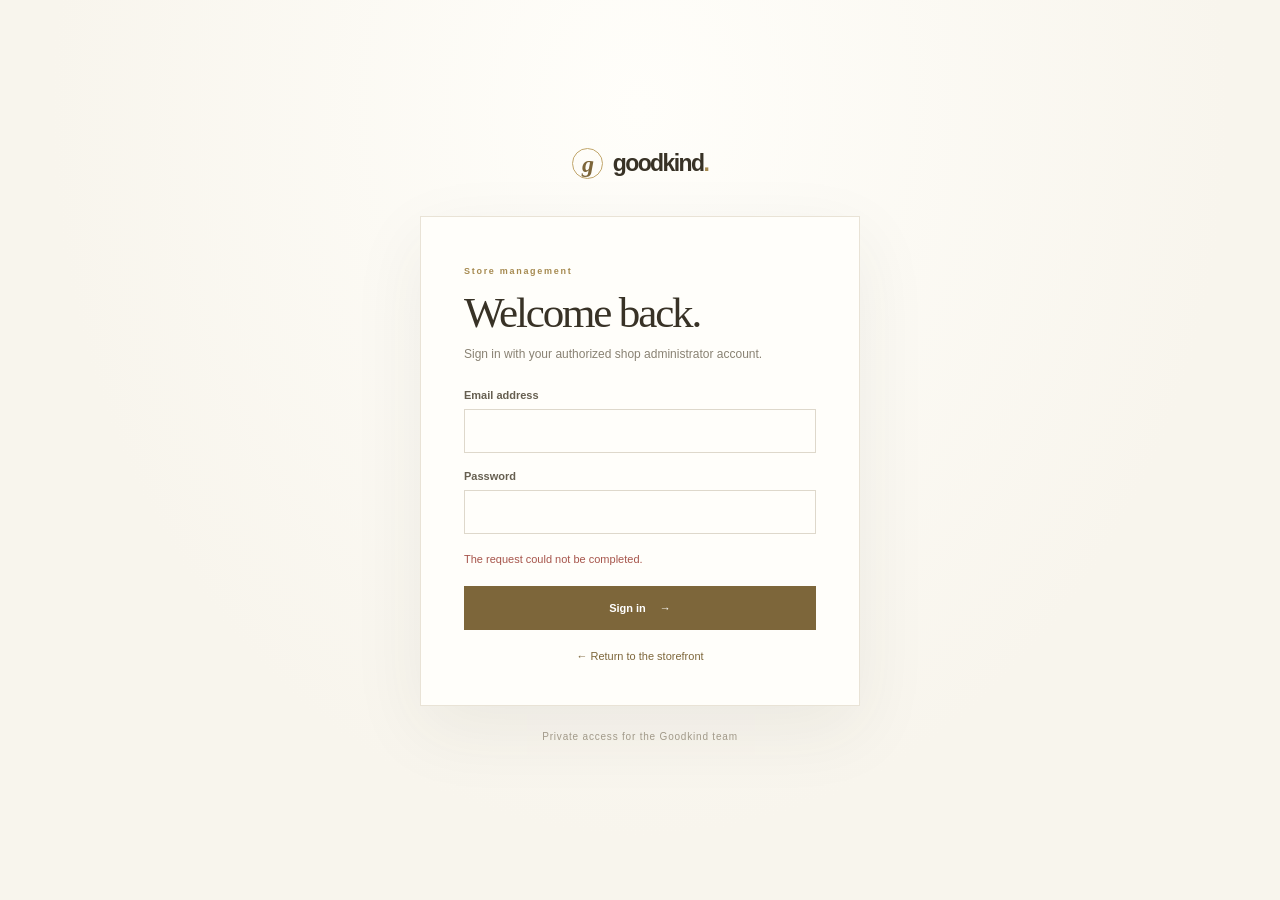
==== admin.html @ e0cddc2f "Build Supabase-backed Goodkind storefront and admin Co-authored-by: Copilot <223556219+Copilot@users" ====
<!doctype html>
<html lang="en">
  <head>
    <meta charset="UTF-8" />
    <meta name="viewport" content="width=device-width, initial-scale=1.0, viewport-fit=cover" />
    <meta name="theme-color" content="#f8f5ed" />
    <title>Store administration — Goodkind</title>
    <link rel="preconnect" href="https://images.unsplash.com" />
    <link rel="stylesheet" href="admin.css" />
    <script src="admin.js" defer></script>
  </head>
  <body>
    <main class="login-shell" id="login-screen">
      <a class="admin-brand" href="/" aria-label="Goodkind storefront">
        <span class="brand-seal">g</span>
        <span>goodkind<span>.</span></span>
      </a>
      <section class="login-card">
        <span class="eyebrow">Store management</span>
        <h1>Welcome back.</h1>
        <p>Sign in with your authorized shop administrator account.</p>
        <form id="login-form">
          <label>Email address<input name="email" type="email" autocomplete="username" required /></label>
          <label>Password<input name="password" type="password" autocomplete="current-password" required /></label>
          <p class="form-error" id="login-error" role="alert" hidden></p>
          <button class="button button-primary" type="submit">Sign in <span aria-hidden="true">→</span></button>
        </form>
        <a class="return-link" href="/">← Return to the storefront</a>
      </section>
      <p class="login-footnote">Private access for the Goodkind team</p>
    </main>

    <div class="admin-layout" id="admin-app" hidden>
      <aside class="sidebar">
        <a class="admin-brand" href="/" aria-label="Goodkind storefront">
          <span class="brand-seal">g</span>
          <span>goodkind<span>.</span></span>
        </a>
        <span class="sidebar-label">YOUR BOUTIQUE</span>
        <nav class="admin-nav" aria-label="Admin navigation">
          <button class="admin-nav-link is-active" type="button" data-panel="overview"><span>◷</span> Overview</button>
          <button class="admin-nav-link" type="button" data-panel="orders"><span>▤</span> Orders <span class="nav-count" id="pending-count">0</span></button>
          <button class="admin-nav-link" type="button" data-panel="products"><span>◇</span> Products</button>
          <button class="admin-nav-link" type="button" data-panel="banners"><span>▧</span> Banners</button>
        </nav>
        <div class="sidebar-bottom">
          <a class="view-store" href="/">↗ <span>View storefront</span></a>
          <div class="admin-identity"><span class="identity-seal">G</span><span class="identity-email" id="admin-email">Store administrator</span></div>
          <button class="sign-out-button" type="button" data-action="logout">Sign out</button>
        </div>
      </aside>

      <main class="admin-main">
        <header class="admin-topbar">
          <div>
            <span class="eyebrow">GOODKIND · ADMIN</span>
            <h1 id="page-title">A lovely overview</h1>
          </div>
          <a class="store-shortcut" href="/">View store <span aria-hidden="true">↗</span></a>
        </header>

        <section class="admin-panel is-current" data-section="overview">
          <div class="welcome-row">
            <div><h2>Your shop, at a glance.</h2><p>A calm moment to see how things are going.</p></div>
            <span class="date-pill" id="today-label"></span>
          </div>
          <div class="metric-grid">
            <article class="metric-card metric-featured"><span>Confirmed revenue</span><strong id="metric-revenue">$0.00</strong><small>From confirmed and completed orders</small></article>
            <article class="metric-card"><span>Confirmed orders</span><strong id="metric-confirmed">0</strong><small>Orders marked confirmed or complete</small></article>
            <article class="metric-card"><span>Waiting for you</span><strong id="metric-pending">0</strong><small>New orders to follow up</small></article>
            <article class="metric-card"><span>Active products</span><strong id="metric-products">0</strong><small>Lovely finds available to shop</small></article>
          </div>
          <div class="dashboard-grid">
            <section class="admin-card sales-card">
              <div class="card-heading"><div><span class="eyebrow">THE LAST SEVEN DAYS</span><h2>Confirmed sales</h2></div><span class="chart-caption">USD</span></div>
              <div class="sales-chart" id="sales-chart" aria-label="Confirmed sales for the last seven days"></div>
            </section>
            <section class="admin-card quick-card">
              <span class="eyebrow">A QUICK LITTLE SHORTCUT</span><h2>What would you like to do?</h2>
              <button type="button" class="quick-link" data-action="quick-add-product"><span class="quick-icon">＋</span><span><strong>Add a product</strong><small>Introduce something new</small></span><span>→</span></button>
              <button type="button" class="quick-link" data-action="navigate" data-panel="banners"><span class="quick-icon">▧</span><span><strong>Refresh a banner</strong><small>Give the home page a new look</small></span><span>→</span></button>
              <button type="button" class="quick-link" data-action="navigate" data-panel="orders"><span class="quick-icon">▤</span><span><strong>See new orders</strong><small>Follow up with a customer</small></span><span>→</span></button>
            </section>
          </div>
          <section class="admin-card recent-card">
            <div class="card-heading"><div><span class="eyebrow">FRESH FROM THE SHOP</span><h2>Recent orders</h2></div><button class="subtle-link" type="button" data-action="navigate" data-panel="orders">All orders →</button></div>
            <div id="recent-orders"></div>
          </section>
        </section>

        <section class="admin-panel" data-section="orders" hidden>
          <div class="section-intro"><div><span class="eyebrow">CUSTOMER ORDERS</span><h2>Every order, cared for.</h2><p>Update an order as you confirm it with your customer.</p></div></div>
          <div class="table-card"><div class="admin-order-list" id="orders-list"></div></div>
        </section>

        <section class="admin-panel" data-section="products" hidden>
          <div class="section-intro section-intro-row"><div><span class="eyebrow">YOUR COLLECTION</span><h2>Lovely things, listed.</h2><p>Add, update, or quietly retire a product.</p></div><button class="button button-primary" type="button" data-action="add-product">＋ Add product</button></div>
          <div class="collection-tools"><label class="admin-search">⌕ <input id="product-search" type="search" placeholder="Find a product" aria-label="Find a product" /></label><span id="product-count"></span></div>
          <div class="product-admin-grid" id="products-grid"></div>
        </section>

        <section class="admin-panel" data-section="banners" hidden>
          <div class="section-intro section-intro-row"><div><span class="eyebrow">FIRST IMPRESSIONS</span><h2>Your home page, your way.</h2><p>Refresh a banner image or edit its words and collection.</p></div><button class="button button-primary" type="button" data-action="add-banner">＋ Add banner</button></div>
          <div class="banner-admin-list" id="banners-list"></div>
        </section>
      </main>

      <nav class="mobile-admin-nav" aria-label="Mobile admin navigation">
        <button class="is-active" type="button" data-panel="overview"><span>◷</span>Overview</button>
        <button type="button" data-panel="orders"><span>▤</span>Orders</button>
        <button type="button" data-panel="products"><span>◇</span>Products</button>
        <button type="button" data-panel="banners"><span>▧</span>Banners</button>
      </nav>
    </main>

    <dialog class="editor-dialog" id="product-dialog">
      <form class="editor-form" id="product-form">
        <div class="dialog-heading"><div><span class="eyebrow">YOUR COLLECTION</span><h2 id="product-dialog-title">Add a product</h2></div><button type="button" class="dialog-close" data-action="close-dialog" aria-label="Close">×</button></div>
        <input type="hidden" name="id" />
        <div class="form-grid">
          <label class="field-wide">Product name<input name="name" maxlength="120" required /></label>
          <label>Category<select name="category" required><option value="wear">Wear</option><option value="home">Home</option><option value="accessories">Accessories</option><option value="wellness">Wellness</option></select></label>
          <label>Price (USD)<input name="price" type="number" min="0.01" step="0.01" required /></label>
          <label>Product label<input name="label" maxlength="40" placeholder="Bestseller, New..." /></label>
          <label>Stock quantity <span class="field-hint">(leave empty for unlimited)</span><input name="stock_quantity" type="number" min="0" step="1" /></label>
          <label>Image<input name="image" type="file" accept="image/jpeg,image/png,image/webp,image/gif" /><span class="field-hint">JPEG, PNG, WebP or GIF · up to 5 MB</span></label>
          <label class="field-wide">Image description<input name="image_alt" maxlength="240" required /></label>
          <label class="field-wide">Description<textarea name="description" rows="3" maxlength="2000"></textarea></label>
          <label>Display order<input name="sort_order" type="number" min="0" step="1" value="100" /></label>
          <label class="check-field"><input name="trending" type="checkbox" /> Show in trending</label>
          <label class="check-field"><input name="is_active" type="checkbox" checked /> Available in shop</label>
          <input type="hidden" name="image_url" />
          <img class="form-image-preview" id="product-image-preview" alt="" hidden />
        </div>
        <p class="form-error" id="product-form-error" role="alert" hidden></p>
        <div class="dialog-actions"><button type="button" class="button button-quiet" data-action="close-dialog">Cancel</button><button type="submit" class="button button-primary">Save product</button></div>
      </form>
    </dialog>

    <dialog class="editor-dialog" id="banner-dialog">
      <form class="editor-form" id="banner-form">
        <div class="dialog-heading"><div><span class="eyebrow">FIRST IMPRESSIONS</span><h2 id="banner-dialog-title">Add a banner</h2></div><button type="button" class="dialog-close" data-action="close-dialog" aria-label="Close">×</button></div>
        <input type="hidden" name="id" />
        <div class="form-grid">
          <label>Small heading<input name="eyebrow" maxlength="80" required /></label>
          <label>Button label<input name="button_label" maxlength="60" required /></label>
          <label class="field-wide">Headline<input name="headline" maxlength="160" required /></label>
          <label class="field-wide">Description<textarea name="description" rows="2" maxlength="400"></textarea></label>
          <label>Button collection<select name="category"><option value="all">Everything</option><option value="wear">Wear</option><option value="home">Home</option><option value="accessories">Accessories</option><option value="wellness">Wellness</option></select></label>
          <label>Display order<input name="sort_order" type="number" min="0" step="1" value="100" /></label>
          <label class="field-wide">Banner image<input name="image" type="file" accept="image/jpeg,image/png,image/webp,image/gif" /><span class="field-hint">JPEG, PNG, WebP or GIF · up to 5 MB</span></label>
          <label class="field-wide">Image description<input name="image_alt" maxlength="240" required /></label>
          <label class="check-field"><input name="is_active" type="checkbox" checked /> Show this banner</label>
          <input type="hidden" name="image_url" />
          <img class="form-image-preview" id="banner-image-preview" alt="" hidden />
        </div>
        <p class="form-error" id="banner-form-error" role="alert" hidden></p>
        <div class="dialog-actions"><button type="button" class="button button-quiet" data-action="close-dialog">Cancel</button><button type="submit" class="button button-primary">Save banner</button></div>
      </form>
    </dialog>
    <div class="toast" id="admin-toast" role="status" aria-live="polite"></div>
  </body>
</html>
---- admin.css ----
:root {
  color-scheme: light;
  --ivory: #f8f5ed;
  --ivory-dark: #f1ecdf;
  --white: #fffefa;
  --ink: #383226;
  --muted: #898273;
  --gold: #a68a50;
  --gold-deep: #7d663a;
  --gold-light: #eee6d4;
  --line: #e9e3d6;
  --success: #57765c;
  --danger: #a6544b;
  font-family: "Avenir Next", Avenir, "Segoe UI", sans-serif;
  font-synthesis: none;
  text-rendering: optimizeLegibility;
}

* { box-sizing: border-box; }
body { margin: 0; min-width: 320px; background: var(--ivory); color: var(--ink); }
button, input, select, textarea { font: inherit; }
button { color: inherit; }
button:focus-visible, a:focus-visible, input:focus-visible, select:focus-visible, textarea:focus-visible { outline: 3px solid rgba(166,138,80,.42); outline-offset: 3px; }
[hidden] { display: none !important; }
.eyebrow { color: var(--gold); font-size: 9px; font-weight: 750; letter-spacing: .19em; }

.login-shell { min-height: 100svh; display: grid; align-content: center; justify-items: center; padding: 28px 20px; background: radial-gradient(ellipse at 50% 12%, #fffefa, var(--ivory) 65%); }
.admin-brand { display: inline-flex; align-items: center; gap: 10px; color: var(--ink); font-size: 23px; font-weight: 760; letter-spacing: -.07em; text-decoration: none; }
.admin-brand > span:last-child > span { color: var(--gold); }
.brand-seal { width: 31px; height: 31px; display: grid; place-items: center; border: 1px solid #c1a66b; border-radius: 50%; color: var(--gold-deep); font-family: Georgia,serif; font-size: 24px; font-style: italic; line-height: 1; }
.login-card { width: min(440px,100%); margin-top: 37px; padding: clamp(24px,6vw,43px); border: 1px solid var(--line); background: var(--white); box-shadow: 0 24px 70px rgba(58,50,38,.07); }
.login-card h1 { margin: 10px 0 7px; font-family: Georgia,serif; font-size: clamp(34px,9vw,43px); font-weight: 400; letter-spacing: -.05em; }
.login-card > p { margin: 0; color: var(--muted); font-size: 12px; line-height: 1.7; }
#login-form { display: grid; gap: 17px; margin-top: 25px; }
label { display: grid; gap: 8px; color: #665f50; font-size: 11px; font-weight: 650; }
input, select, textarea { width: 100%; min-height: 44px; padding: 10px 12px; border: 1px solid #ded8cb; border-radius: 0; background: var(--white); color: var(--ink); font-size: 13px; }
input::placeholder, textarea::placeholder { color: #aaa394; }
.button { min-height: 44px; display: inline-flex; align-items: center; justify-content: center; gap: 14px; padding: 0 17px; border: 1px solid transparent; cursor: pointer; font-size: 11px; font-weight: 700; transition: background .16s ease,color .16s ease,transform .16s ease; }
.button:hover { transform: translateY(-1px); }
.button:disabled { opacity: .6; cursor: wait; transform: none; }
.button-primary { background: var(--gold-deep); color: white; }
.button-primary:hover { background: #6a552f; }
.button-quiet { border-color: var(--line); background: transparent; color: var(--ink); }
.return-link { display: block; width: fit-content; margin: 20px auto 0; color: var(--gold-deep); font-size: 11px; text-decoration: none; }
.form-error { margin: 0; color: var(--danger); font-size: 11px; line-height: 1.6; }
.login-footnote { margin-top: 25px; color: #a19989; font-size: 10px; letter-spacing: .08em; }

.admin-layout { min-height: 100svh; }
.sidebar { position: fixed; inset: 0 auto 0 0; z-index: 4; width: 242px; display: flex; flex-direction: column; padding: 26px 19px 19px; border-right: 1px solid var(--line); background: #fcfaf5; }
.sidebar .admin-brand { padding: 0 8px; font-size: 21px; }
.sidebar-label { margin: 49px 9px 13px; color: #9e9687; font-size: 8px; font-weight: 700; letter-spacing: .17em; }
.admin-nav { display: grid; gap: 6px; }
.admin-nav-link { min-height: 44px; display: flex; align-items: center; gap: 12px; padding: 0 11px; border: 0; background: transparent; color: #777161; cursor: pointer; text-align: left; font-size: 11px; }
.admin-nav-link > span:first-child { width: 20px; color: #94835e; font-size: 16px; text-align: center; }
.admin-nav-link.is-active { background: #f0eadc; color: var(--gold-deep); font-weight: 700; }
.nav-count { min-width: 19px; height: 19px; display: grid; place-items: center; margin-left: auto; border-radius: 20px; background: #dfd1af; color: var(--gold-deep); font-size: 9px; }
.sidebar-bottom { margin-top: auto; }
.view-store { display: flex; align-items: center; gap: 10px; padding: 12px 10px 19px; color: var(--gold-deep); font-size: 11px; text-decoration: none; }
.admin-identity { display: flex; align-items: center; gap: 9px; padding: 14px 0 6px; border-top: 1px solid var(--line); }
.identity-seal { width: 30px; height: 30px; display: grid; flex: 0 0 auto; place-items: center; border: 1px solid #c5b37f; border-radius: 50%; color: var(--gold-deep); font-family: Georgia,serif; }
.identity-email { overflow: hidden; color: #645e50; font-size: 9px; text-overflow: ellipsis; white-space: nowrap; }
.sign-out-button { margin: 4px 0 0 39px; padding: 4px 0; border: 0; background: transparent; color: var(--muted); cursor: pointer; font-size: 9px; }
.sign-out-button:hover { color: var(--danger); }
.admin-main { max-width: 1520px; margin-left: 242px; padding: 28px clamp(22px,4vw,62px) 65px; }
.admin-topbar { display: flex; justify-content: space-between; align-items: center; padding-bottom: 22px; border-bottom: 1px solid var(--line); }
.admin-topbar h1 { margin: 5px 0 0; font-family: Georgia,serif; font-size: 29px; font-weight: 400; letter-spacing: -.035em; }
.store-shortcut { display: inline-flex; align-items: center; gap: 10px; padding: 10px 13px; border: 1px solid var(--line); color: var(--gold-deep); font-size: 10px; text-decoration: none; }
.admin-panel { display: none; padding-top: 27px; }
.admin-panel.is-current { display: block; }
.welcome-row { display: flex; justify-content: space-between; align-items: flex-end; gap: 12px; margin-bottom: 19px; }
.welcome-row h2, .section-intro h2 { margin: 0; font-family: Georgia,serif; font-size: 25px; font-weight: 400; letter-spacing: -.03em; }
.welcome-row p, .section-intro p { margin: 6px 0 0; color: var(--muted); font-size: 10px; line-height: 1.6; }
.date-pill { padding: 8px 11px; border: 1px solid var(--line); color: #797262; font-size: 9px; white-space: nowrap; }
.metric-grid { display: grid; grid-template-columns: repeat(4,minmax(0,1fr)); gap: 12px; }
.metric-card { min-width: 0; display: grid; align-content: start; gap: 8px; padding: 18px 16px; border: 1px solid var(--line); background: var(--white); }
.metric-card > span { color: #756d5d; font-size: 10px; }
.metric-card strong { overflow: hidden; color: var(--ink); font-family: Georgia,serif; font-size: clamp(22px,2.4vw,31px); font-weight: 400; letter-spacing: -.04em; text-overflow: ellipsis; }
.metric-card small { color: #9a9282; font-size: 8px; line-height: 1.5; }
.metric-featured { border-color: #b7a16d; background: #f3eddf; }
.dashboard-grid { display: grid; grid-template-columns: minmax(0,1.35fr) minmax(255px,.9fr); gap: 13px; margin-top: 15px; }
.admin-card, .table-card { border: 1px solid var(--line); background: var(--white); }
.sales-card, .quick-card, .recent-card { padding: 19px; }
.card-heading { display: flex; justify-content: space-between; align-items: flex-start; gap: 12px; }
.card-heading h2, .quick-card h2 { margin: 5px 0 0; font-family: Georgia,serif; font-size: 20px; font-weight: 400; }
.chart-caption { color: var(--muted); font-size: 9px; }
.sales-chart { min-height: 180px; display: grid; grid-template-columns: repeat(7,minmax(0,1fr)); gap: 10px; align-items: end; padding-top: 23px; }
.chart-day { min-width: 0; display: grid; grid-template-rows: 1fr auto; justify-items: center; gap: 9px; height: 142px; }
.chart-track { width: min(28px,75%); height: 100%; display: flex; align-items: flex-end; overflow: hidden; background: #f5f1e7; }
.chart-bar { width: 100%; min-height: 3px; background: linear-gradient(0deg,#8c7041,#c8b27d); transition: height .2s ease; }
.chart-day > span { color: #8c8577; font-size: 8px; }
.chart-empty { grid-column: 1/-1; align-self: center; color: var(--muted); font-size: 10px; text-align: center; }
.quick-card h2 { margin-bottom: 12px; }
.quick-link { width: 100%; display: grid; grid-template-columns: 31px 1fr auto; gap: 10px; align-items: center; padding: 11px 1px; border: 0; border-bottom: 1px solid #f0ece3; background: transparent; cursor: pointer; text-align: left; }
.quick-link:last-child { border-bottom: 0; }
.quick-link > span:last-child { color: var(--gold); }
.quick-icon { width: 29px; height: 29px; display: grid; place-items: center; background: var(--ivory); color: var(--gold-deep); font-size: 15px; }
.quick-link strong, .quick-link small { display: block; }
.quick-link strong { font-size: 10px; }
.quick-link small { margin-top: 4px; color: var(--muted); font-size: 8px; }
.recent-card { margin-top: 15px; }
.recent-card .card-heading { align-items: center; margin-bottom: 9px; }
.recent-card .card-heading h2 { margin-top: 5px; }
.subtle-link { border: 0; background: transparent; color: var(--gold-deep); cursor: pointer; font-size: 9px; }
.empty-state { padding: 32px 16px; color: var(--muted); font-size: 11px; text-align: center; }
.section-intro { margin-bottom: 21px; }
.section-intro-row { display: flex; justify-content: space-between; align-items: center; gap: 14px; }
.section-intro h2 { margin-top: 7px; }
.section-intro .button { flex: 0 0 auto; }
.collection-tools { display: flex; justify-content: space-between; align-items: center; gap: 12px; margin: 18px 0 13px; color: var(--muted); font-size: 9px; }
.admin-search { width: min(280px,70%); display: flex; grid-template-columns: 16px 1fr; align-items: center; gap: 5px; padding-left: 10px; border: 1px solid var(--line); background: var(--white); color: var(--gold); font-size: 18px; }
.admin-search input { min-height: 38px; border: 0; outline: 0; font-size: 11px; }
.product-admin-grid { display: grid; grid-template-columns: repeat(3,minmax(0,1fr)); gap: 13px; }
.product-admin-card { min-width: 0; overflow: hidden; border: 1px solid var(--line); background: var(--white); }
.product-admin-card > img { width: 100%; aspect-ratio: 1.2; display: block; object-fit: cover; background: var(--ivory-dark); }
.product-admin-info { padding: 12px; }
.product-admin-title { display: flex; justify-content: space-between; gap: 9px; align-items: flex-start; }
.product-admin-title h3 { margin: 0; font-size: 11px; font-weight: 650; line-height: 1.4; }
.product-admin-title strong { flex: 0 0 auto; color: var(--gold-deep); font-size: 11px; }
.product-admin-meta { margin: 6px 0 11px; color: var(--muted); font-size: 9px; text-transform: capitalize; }
.product-card-actions { display: flex; gap: 8px; }
.small-action { min-height: 31px; flex: 1; border: 1px solid var(--line); background: transparent; color: var(--gold-deep); cursor: pointer; font-size: 9px; }
.small-action:hover { border-color: var(--gold); background: var(--ivory); }
.small-action.is-danger { color: var(--danger); }
.empty-collection { grid-column: 1/-1; padding: 44px 15px; border: 1px dashed #ded4bf; color: var(--muted); font-size: 11px; text-align: center; }
.banner-admin-list { display: grid; gap: 12px; }
.banner-admin-card { display: grid; grid-template-columns: minmax(130px,230px) 1fr auto; gap: 17px; align-items: center; padding: 12px; border: 1px solid var(--line); background: var(--white); }
.banner-admin-card > img { width: 100%; aspect-ratio: 1.65; object-fit: cover; background: var(--ivory-dark); }
.banner-copy .eyebrow { font-size: 8px; }
.banner-copy h3 { margin: 5px 0; font-family: Georgia,serif; font-size: 17px; font-weight: 400; }
.banner-copy p { margin: 0; color: var(--muted); font-size: 9px; line-height: 1.5; }
.banner-status { display: inline-block; margin-top: 9px; padding: 5px 7px; background: #eef0e8; color: var(--success); font-size: 8px; text-transform: uppercase; }
.banner-status.is-hidden { background: #f0eee9; color: #827c70; }
.banner-actions { display: flex; gap: 6px; }
.table-card { overflow: hidden; }
.admin-order-card { display: grid; grid-template-columns: minmax(110px,.7fr) minmax(160px,1.3fr) minmax(100px,.8fr) minmax(120px,auto); gap: 13px; align-items: center; padding: 14px 16px; border-bottom: 1px solid #f0ece3; }
.admin-order-card:last-child { border-bottom: 0; }
.admin-order-primary strong, .admin-order-primary small, .admin-order-summary span, .admin-order-summary small { display: block; }
.admin-order-primary strong { font-size: 10px; }
.admin-order-primary small, .admin-order-summary small { margin-top: 5px; color: var(--muted); font-size: 8px; }
.admin-order-summary > span { overflow: hidden; font-size: 9px; text-overflow: ellipsis; white-space: nowrap; }
.admin-order-total { color: var(--gold-deep); font-size: 11px; font-weight: 700; }
.order-status-select { min-height: 34px; padding: 5px 8px; font-size: 9px; }
.status-label { width: fit-content; padding: 6px 8px; background: #eee8da; color: var(--gold-deep); font-size: 8px; text-transform: uppercase; }
.status-label[data-status="confirmed"], .status-label[data-status="completed"] { background: #e8eee6; color: var(--success); }
.status-label[data-status="cancelled"] { background: #f4e9e5; color: var(--danger); }
.mobile-admin-nav { display: none; }

.editor-dialog { width: min(610px,calc(100% - 24px)); max-height: min(90svh,900px); padding: 0; border: 1px solid #ded4bf; background: var(--ivory); box-shadow: 0 25px 90px rgba(45,37,25,.2); }
.editor-dialog::backdrop { background: rgba(37,31,23,.5); backdrop-filter: blur(3px); }
.editor-form { padding: clamp(19px,4vw,29px); }
.dialog-heading { display: flex; justify-content: space-between; align-items: flex-start; margin-bottom: 19px; }
.dialog-heading h2 { margin: 5px 0 0; font-family: Georgia,serif; font-size: 25px; font-weight: 400; }
.dialog-close { width: 34px; height: 34px; border: 0; background: transparent; color: var(--muted); cursor: pointer; font-size: 26px; }
.form-grid { display: grid; grid-template-columns: repeat(2,minmax(0,1fr)); gap: 14px 12px; }
.form-grid label { gap: 6px; font-size: 9px; }
.field-wide { grid-column: 1/-1; }
.field-hint { color: #a19888; font-weight: 400; }
.form-grid input, .form-grid select, .form-grid textarea { min-height: 39px; padding: 8px 10px; font-size: 11px; }
.form-grid textarea { resize: vertical; }
.form-grid input[type="file"] { padding: 8px 6px; font-size: 9px; }
.form-grid input[type="checkbox"] { width: 16px; min-height: 16px; accent-color: var(--gold-deep); }
.check-field { display: flex; align-items: center; gap: 8px !important; padding-top: 6px; color: var(--ink) !important; }
.form-image-preview { width: 100%; max-height: 160px; grid-column: 1/-1; object-fit: cover; }
.dialog-actions { display: flex; justify-content: flex-end; gap: 9px; margin-top: 18px; padding-top: 14px; border-top: 1px solid var(--line); }
.toast { position: fixed; z-index: 20; right: 20px; bottom: 20px; max-width: min(380px,calc(100vw - 40px)); padding: 13px 16px; background: #3b3324; color: white; box-shadow: 0 12px 35px rgba(37,31,23,.18); font-size: 10px; line-height: 1.5; opacity: 0; pointer-events: none; transform: translateY(9px); transition: opacity .17s ease,transform .17s ease; }
.toast.is-visible { opacity: 1; transform: translateY(0); }
.no-scroll { overflow: hidden; }

@media (max-width: 1100px) {
  .sidebar { width: 205px; padding-right: 13px; padding-left: 13px; }
  .admin-main { margin-left: 205px; padding-right: 22px; padding-left: 22px; }
  .metric-grid { grid-template-columns: repeat(2,minmax(0,1fr)); }
  .product-admin-grid { grid-template-columns: repeat(2,minmax(0,1fr)); }
}
@media (max-width: 700px) {
  .sidebar { display: none; }
  .admin-main { margin: 0; padding: 17px 15px calc(88px + env(safe-area-inset-bottom)); }
  .admin-topbar { align-items: flex-end; padding-bottom: 16px; }
  .admin-topbar .eyebrow { font-size: 8px; }
  .admin-topbar h1 { font-size: 25px; }
  .store-shortcut { padding: 9px 10px; font-size: 9px; }
  .admin-panel { padding-top: 19px; }
  .welcome-row { align-items: flex-start; flex-direction: column; margin-bottom: 14px; }
  .welcome-row h2, .section-intro h2 { font-size: 23px; }
  .date-pill { padding: 6px 8px; }
  .metric-grid { gap: 8px; }
  .metric-card { gap: 6px; padding: 13px 11px; }
  .metric-card > span { font-size: 9px; }
  .metric-card strong { font-size: 24px; }
  .metric-card small { font-size: 8px; }
  .dashboard-grid { grid-template-columns: 1fr; gap: 9px; margin-top: 9px; }
  .sales-card, .quick-card, .recent-card { padding: 14px; }
  .sales-chart { min-height: 160px; gap: 6px; }
  .chart-day { height: 122px; }
  .recent-card { margin-top: 9px; }
  .section-intro-row { align-items: flex-start; flex-direction: column; }
  .section-intro-row > .button { width: 100%; }
  .section-intro p { font-size: 9px; }
  .collection-tools { margin-top: 13px; }
  .product-admin-grid { grid-template-columns: repeat(2,minmax(0,1fr)); gap: 9px; }
  .product-admin-info { padding: 9px; }
  .product-admin-title h3, .product-admin-title strong { font-size: 9px; }
  .product-admin-meta { font-size: 8px; }
  .small-action { min-height: 33px; font-size: 8px; }
  .banner-admin-card { grid-template-columns: 86px minmax(0,1fr); gap: 10px; padding: 9px; }
  .banner-admin-card > img { aspect-ratio: 1; }
  .banner-copy h3 { font-size: 14px; }
  .banner-copy p { display: -webkit-box; overflow: hidden; -webkit-box-orient: vertical; -webkit-line-clamp: 2; }
  .banner-actions { grid-column: 1/-1; }
  .banner-actions .small-action { min-height: 34px; }
  .admin-order-card { grid-template-columns: minmax(0,1fr) auto; gap: 9px 12px; padding: 13px 11px; }
  .admin-order-primary { grid-column: 1; }
  .admin-order-total { grid-column: 2; grid-row: 1; text-align: right; }
  .admin-order-summary { grid-column: 1/-1; }
  .admin-order-status { grid-column: 1/-1; }
  .order-status-select { width: 100%; min-height: 38px; }
  .mobile-admin-nav { position: fixed; z-index: 9; right: 0; bottom: 0; left: 0; display: grid; grid-template-columns: repeat(4,1fr); padding: 7px 5px calc(7px + env(safe-area-inset-bottom)); border-top: 1px solid var(--line); background: rgba(255,254,250,.97); backdrop-filter: blur(14px); }
  .mobile-admin-nav button { min-height: 50px; display: grid; align-content: center; justify-items: center; gap: 4px; border: 0; background: transparent; color: #898273; cursor: pointer; font-size: 8px; }
  .mobile-admin-nav button > span { font-size: 17px; line-height: 1; }
  .mobile-admin-nav button.is-active { color: var(--gold-deep); font-weight: 750; }
  .toast { right: 12px; bottom: calc(76px + env(safe-area-inset-bottom)); }
}
@media (max-width: 380px) {
  .admin-main { padding-right: 11px; padding-left: 11px; }
  .metric-card { padding: 11px 9px; }
  .metric-card strong { font-size: 21px; }
  .product-admin-grid { gap: 7px; }
}
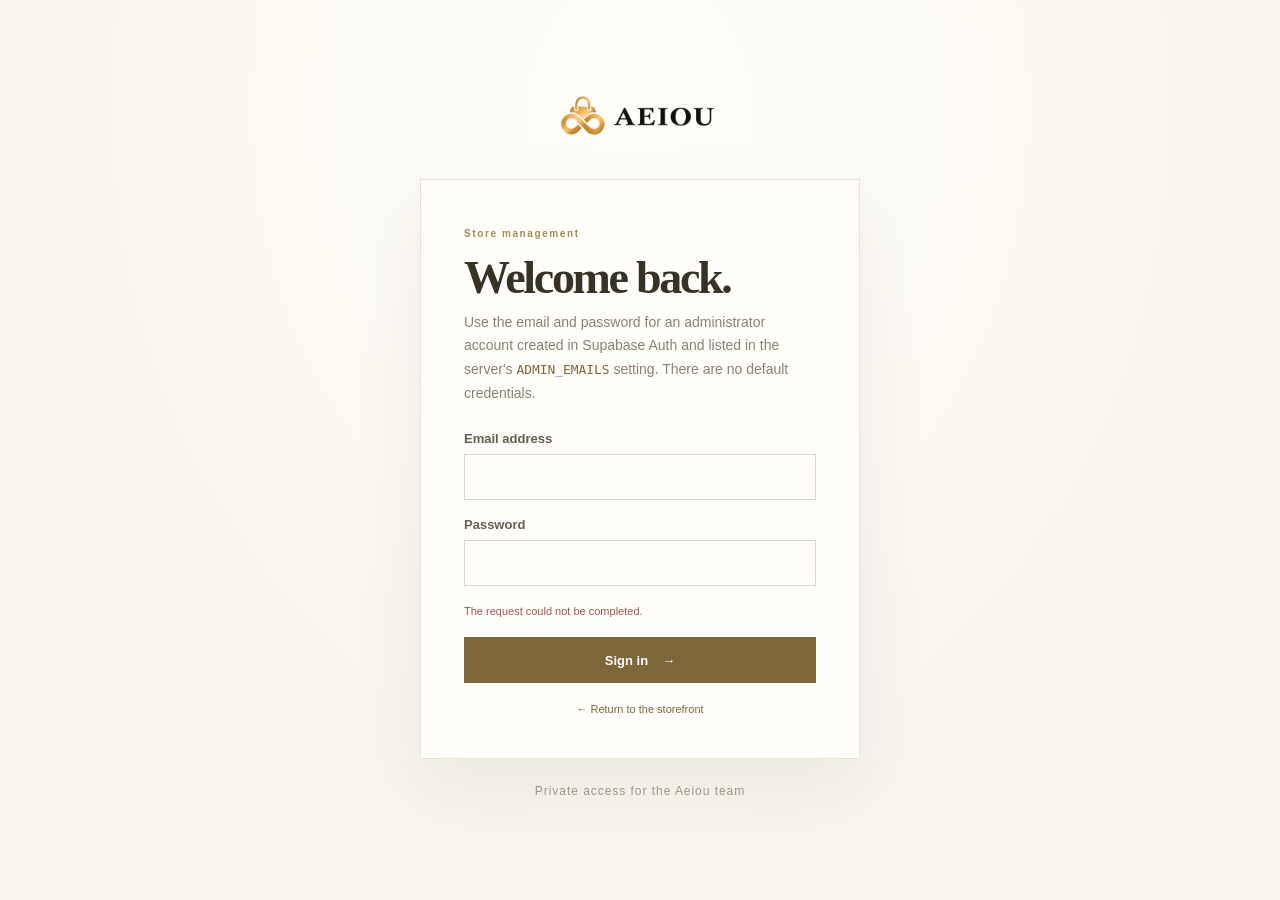
==== commit 8e9f23a8: "Refresh Aeiou branding and admin UI Co-authored-by: Copilot <223556219+Copilot@users.noreply.github." ====
--- a/admin.html
+++ b/admin.html
@@ -4,21 +4,21 @@
     <meta charset="UTF-8" />
     <meta name="viewport" content="width=device-width, initial-scale=1.0, viewport-fit=cover" />
     <meta name="theme-color" content="#f8f5ed" />
-    <title>Store administration — Goodkind</title>
+    <title>Aeiou store administration</title>
+    <link rel="icon" type="image/png" href="/assets/aeiou-mark.png" />
     <link rel="preconnect" href="https://images.unsplash.com" />
     <link rel="stylesheet" href="admin.css" />
     <script src="admin.js" defer></script>
   </head>
   <body>
     <main class="login-shell" id="login-screen">
-      <a class="admin-brand" href="/" aria-label="Goodkind storefront">
-        <span class="brand-seal">g</span>
-        <span>goodkind<span>.</span></span>
+      <a class="admin-brand" href="/" aria-label="Aeiou storefront">
+        <img class="admin-brand-logo" src="/assets/aeiou-logo.png" alt="Aeiou" />
       </a>
       <section class="login-card">
         <span class="eyebrow">Store management</span>
         <h1>Welcome back.</h1>
-        <p>Sign in with your authorized shop administrator account.</p>
+        <p>Use the email and password for an administrator account created in Supabase Auth and listed in the server's <code>ADMIN_EMAILS</code> setting. There are no default credentials.</p>
         <form id="login-form">
           <label>Email address<input name="email" type="email" autocomplete="username" required /></label>
           <label>Password<input name="password" type="password" autocomplete="current-password" required /></label>
@@ -27,14 +27,13 @@
         </form>
         <a class="return-link" href="/">← Return to the storefront</a>
       </section>
-      <p class="login-footnote">Private access for the Goodkind team</p>
+      <p class="login-footnote">Private access for the Aeiou team</p>
     </main>
 
     <div class="admin-layout" id="admin-app" hidden>
       <aside class="sidebar">
-        <a class="admin-brand" href="/" aria-label="Goodkind storefront">
-          <span class="brand-seal">g</span>
-          <span>goodkind<span>.</span></span>
+        <a class="admin-brand" href="/" aria-label="Aeiou storefront">
+          <img class="admin-brand-logo" src="/assets/aeiou-logo.png" alt="Aeiou" />
         </a>
         <span class="sidebar-label">YOUR BOUTIQUE</span>
         <nav class="admin-nav" aria-label="Admin navigation">
@@ -45,7 +44,7 @@
         </nav>
         <div class="sidebar-bottom">
           <a class="view-store" href="/">↗ <span>View storefront</span></a>
-          <div class="admin-identity"><span class="identity-seal">G</span><span class="identity-email" id="admin-email">Store administrator</span></div>
+          <div class="admin-identity"><img class="identity-seal" src="/assets/aeiou-mark.png" alt="" /><span class="identity-email" id="admin-email">Store administrator</span></div>
           <button class="sign-out-button" type="button" data-action="logout">Sign out</button>
         </div>
       </aside>
@@ -53,7 +52,7 @@
       <main class="admin-main">
         <header class="admin-topbar">
           <div>
-            <span class="eyebrow">GOODKIND · ADMIN</span>
+            <span class="eyebrow">AEIOU · ADMIN</span>
             <h1 id="page-title">A lovely overview</h1>
           </div>
           <a class="store-shortcut" href="/">View store <span aria-hidden="true">↗</span></a>
--- a/admin.css
+++ b/admin.css
@@ -22,20 +22,20 @@
 button { color: inherit; }
 button:focus-visible, a:focus-visible, input:focus-visible, select:focus-visible, textarea:focus-visible { outline: 3px solid rgba(166,138,80,.42); outline-offset: 3px; }
 [hidden] { display: none !important; }
-.eyebrow { color: var(--gold); font-size: 9px; font-weight: 750; letter-spacing: .19em; }
+.eyebrow { color: var(--gold); font-size: 10px; font-weight: 800; letter-spacing: .16em; }
 
 .login-shell { min-height: 100svh; display: grid; align-content: center; justify-items: center; padding: 28px 20px; background: radial-gradient(ellipse at 50% 12%, #fffefa, var(--ivory) 65%); }
-.admin-brand { display: inline-flex; align-items: center; gap: 10px; color: var(--ink); font-size: 23px; font-weight: 760; letter-spacing: -.07em; text-decoration: none; }
-.admin-brand > span:last-child > span { color: var(--gold); }
-.brand-seal { width: 31px; height: 31px; display: grid; place-items: center; border: 1px solid #c1a66b; border-radius: 50%; color: var(--gold-deep); font-family: Georgia,serif; font-size: 24px; font-style: italic; line-height: 1; }
-.login-card { width: min(440px,100%); margin-top: 37px; padding: clamp(24px,6vw,43px); border: 1px solid var(--line); background: var(--white); box-shadow: 0 24px 70px rgba(58,50,38,.07); }
-.login-card h1 { margin: 10px 0 7px; font-family: Georgia,serif; font-size: clamp(34px,9vw,43px); font-weight: 400; letter-spacing: -.05em; }
-.login-card > p { margin: 0; color: var(--muted); font-size: 12px; line-height: 1.7; }
+.admin-brand { display: inline-flex; align-items: center; gap: 9px; color: var(--ink); font-size: 23px; font-weight: 760; letter-spacing: .035em; text-decoration: none; }
+.admin-brand-logo { width: 165px; height: 52px; display: block; object-fit: contain; }
+.login-card { width: min(440px,100%); margin-top: 37px; padding: clamp(24px,6vw,43px); border: 1px solid var(--line); background: var(--white); box-shadow: 0 24px 70px rgba(58,50,38,.07); animation: admin-card-in 620ms cubic-bezier(.2,.7,.25,1) both; }
+.login-card h1 { margin: 10px 0 7px; font-family: Georgia,serif; font-size: clamp(36px,9vw,46px); font-weight: 600; letter-spacing: -.05em; }
+.login-card > p { margin: 0; color: var(--muted); font-size: 14px; line-height: 1.7; }
+.login-card code { color: var(--gold-deep); font-size: .92em; }
 #login-form { display: grid; gap: 17px; margin-top: 25px; }
-label { display: grid; gap: 8px; color: #665f50; font-size: 11px; font-weight: 650; }
-input, select, textarea { width: 100%; min-height: 44px; padding: 10px 12px; border: 1px solid #ded8cb; border-radius: 0; background: var(--white); color: var(--ink); font-size: 13px; }
+label { display: grid; gap: 8px; color: #665f50; font-size: 13px; font-weight: 700; }
+input, select, textarea { width: 100%; min-height: 46px; padding: 10px 12px; border: 1px solid #ded8cb; border-radius: 0; background: var(--white); color: var(--ink); font-size: 14px; }
 input::placeholder, textarea::placeholder { color: #aaa394; }
-.button { min-height: 44px; display: inline-flex; align-items: center; justify-content: center; gap: 14px; padding: 0 17px; border: 1px solid transparent; cursor: pointer; font-size: 11px; font-weight: 700; transition: background .16s ease,color .16s ease,transform .16s ease; }
+.button { min-height: 46px; display: inline-flex; align-items: center; justify-content: center; gap: 14px; padding: 0 17px; border: 1px solid transparent; cursor: pointer; font-size: 13px; font-weight: 750; transition: background .16s ease,color .16s ease,transform .16s ease; }
 .button:hover { transform: translateY(-1px); }
 .button:disabled { opacity: .6; cursor: wait; transform: none; }
 .button-primary { background: var(--gold-deep); color: white; }
@@ -43,104 +43,105 @@
 .button-quiet { border-color: var(--line); background: transparent; color: var(--ink); }
 .return-link { display: block; width: fit-content; margin: 20px auto 0; color: var(--gold-deep); font-size: 11px; text-decoration: none; }
 .form-error { margin: 0; color: var(--danger); font-size: 11px; line-height: 1.6; }
-.login-footnote { margin-top: 25px; color: #a19989; font-size: 10px; letter-spacing: .08em; }
+.login-footnote { margin-top: 25px; color: #a19989; font-size: 12px; letter-spacing: .08em; }
 
 .admin-layout { min-height: 100svh; }
 .sidebar { position: fixed; inset: 0 auto 0 0; z-index: 4; width: 242px; display: flex; flex-direction: column; padding: 26px 19px 19px; border-right: 1px solid var(--line); background: #fcfaf5; }
 .sidebar .admin-brand { padding: 0 8px; font-size: 21px; }
-.sidebar-label { margin: 49px 9px 13px; color: #9e9687; font-size: 8px; font-weight: 700; letter-spacing: .17em; }
+.sidebar .admin-brand-logo { width: 150px; height: 48px; }
+.sidebar-label { margin: 38px 9px 13px; color: #9e9687; font-size: 10px; font-weight: 800; letter-spacing: .15em; }
 .admin-nav { display: grid; gap: 6px; }
-.admin-nav-link { min-height: 44px; display: flex; align-items: center; gap: 12px; padding: 0 11px; border: 0; background: transparent; color: #777161; cursor: pointer; text-align: left; font-size: 11px; }
+.admin-nav-link { min-height: 48px; display: flex; align-items: center; gap: 12px; padding: 0 11px; border: 0; background: transparent; color: #625c4e; cursor: pointer; text-align: left; font-size: 13px; font-weight: 650; }
 .admin-nav-link > span:first-child { width: 20px; color: #94835e; font-size: 16px; text-align: center; }
 .admin-nav-link.is-active { background: #f0eadc; color: var(--gold-deep); font-weight: 700; }
-.nav-count { min-width: 19px; height: 19px; display: grid; place-items: center; margin-left: auto; border-radius: 20px; background: #dfd1af; color: var(--gold-deep); font-size: 9px; }
+.nav-count { min-width: 22px; height: 22px; display: grid; place-items: center; margin-left: auto; border-radius: 20px; background: #dfd1af; color: var(--gold-deep); font-size: 11px; font-weight: 750; }
 .sidebar-bottom { margin-top: auto; }
-.view-store { display: flex; align-items: center; gap: 10px; padding: 12px 10px 19px; color: var(--gold-deep); font-size: 11px; text-decoration: none; }
+.view-store { display: flex; align-items: center; gap: 10px; padding: 12px 10px 19px; color: var(--gold-deep); font-size: 13px; font-weight: 700; text-decoration: none; }
 .admin-identity { display: flex; align-items: center; gap: 9px; padding: 14px 0 6px; border-top: 1px solid var(--line); }
-.identity-seal { width: 30px; height: 30px; display: grid; flex: 0 0 auto; place-items: center; border: 1px solid #c5b37f; border-radius: 50%; color: var(--gold-deep); font-family: Georgia,serif; }
-.identity-email { overflow: hidden; color: #645e50; font-size: 9px; text-overflow: ellipsis; white-space: nowrap; }
-.sign-out-button { margin: 4px 0 0 39px; padding: 4px 0; border: 0; background: transparent; color: var(--muted); cursor: pointer; font-size: 9px; }
+.identity-seal { width: 30px; height: 30px; display: block; flex: 0 0 auto; object-fit: contain; }
+.identity-email { overflow: hidden; color: #645e50; font-size: 11px; font-weight: 650; text-overflow: ellipsis; white-space: nowrap; }
+.sign-out-button { margin: 4px 0 0 39px; padding: 4px 0; border: 0; background: transparent; color: var(--muted); cursor: pointer; font-size: 11px; font-weight: 650; }
 .sign-out-button:hover { color: var(--danger); }
 .admin-main { max-width: 1520px; margin-left: 242px; padding: 28px clamp(22px,4vw,62px) 65px; }
 .admin-topbar { display: flex; justify-content: space-between; align-items: center; padding-bottom: 22px; border-bottom: 1px solid var(--line); }
-.admin-topbar h1 { margin: 5px 0 0; font-family: Georgia,serif; font-size: 29px; font-weight: 400; letter-spacing: -.035em; }
-.store-shortcut { display: inline-flex; align-items: center; gap: 10px; padding: 10px 13px; border: 1px solid var(--line); color: var(--gold-deep); font-size: 10px; text-decoration: none; }
+.admin-topbar h1 { margin: 5px 0 0; font-family: Georgia,serif; font-size: 34px; font-weight: 600; letter-spacing: -.035em; }
+.store-shortcut { display: inline-flex; align-items: center; gap: 10px; padding: 11px 14px; border: 1px solid var(--line); color: var(--gold-deep); font-size: 12px; font-weight: 700; text-decoration: none; }
 .admin-panel { display: none; padding-top: 27px; }
-.admin-panel.is-current { display: block; }
+.admin-panel.is-current { display: block; animation: admin-panel-in 420ms cubic-bezier(.2,.7,.25,1) both; }
 .welcome-row { display: flex; justify-content: space-between; align-items: flex-end; gap: 12px; margin-bottom: 19px; }
-.welcome-row h2, .section-intro h2 { margin: 0; font-family: Georgia,serif; font-size: 25px; font-weight: 400; letter-spacing: -.03em; }
-.welcome-row p, .section-intro p { margin: 6px 0 0; color: var(--muted); font-size: 10px; line-height: 1.6; }
-.date-pill { padding: 8px 11px; border: 1px solid var(--line); color: #797262; font-size: 9px; white-space: nowrap; }
+.welcome-row h2, .section-intro h2 { margin: 0; font-family: Georgia,serif; font-size: 29px; font-weight: 600; letter-spacing: -.03em; }
+.welcome-row p, .section-intro p { margin: 7px 0 0; color: #726b5d; font-size: 13px; line-height: 1.6; }
+.date-pill { padding: 9px 12px; border: 1px solid var(--line); color: #655e50; font-size: 11px; font-weight: 650; white-space: nowrap; }
 .metric-grid { display: grid; grid-template-columns: repeat(4,minmax(0,1fr)); gap: 12px; }
 .metric-card { min-width: 0; display: grid; align-content: start; gap: 8px; padding: 18px 16px; border: 1px solid var(--line); background: var(--white); }
-.metric-card > span { color: #756d5d; font-size: 10px; }
-.metric-card strong { overflow: hidden; color: var(--ink); font-family: Georgia,serif; font-size: clamp(22px,2.4vw,31px); font-weight: 400; letter-spacing: -.04em; text-overflow: ellipsis; }
-.metric-card small { color: #9a9282; font-size: 8px; line-height: 1.5; }
+.metric-card > span { color: #625b4d; font-size: 12px; font-weight: 700; }
+.metric-card strong { overflow: hidden; color: var(--ink); font-family: Georgia,serif; font-size: clamp(28px,2.7vw,36px); font-weight: 600; letter-spacing: -.04em; text-overflow: ellipsis; }
+.metric-card small { color: #766f62; font-size: 11px; font-weight: 550; line-height: 1.5; }
 .metric-featured { border-color: #b7a16d; background: #f3eddf; }
 .dashboard-grid { display: grid; grid-template-columns: minmax(0,1.35fr) minmax(255px,.9fr); gap: 13px; margin-top: 15px; }
 .admin-card, .table-card { border: 1px solid var(--line); background: var(--white); }
 .sales-card, .quick-card, .recent-card { padding: 19px; }
 .card-heading { display: flex; justify-content: space-between; align-items: flex-start; gap: 12px; }
-.card-heading h2, .quick-card h2 { margin: 5px 0 0; font-family: Georgia,serif; font-size: 20px; font-weight: 400; }
-.chart-caption { color: var(--muted); font-size: 9px; }
+.card-heading h2, .quick-card h2 { margin: 5px 0 0; font-family: Georgia,serif; font-size: 24px; font-weight: 600; }
+.chart-caption { color: #716a5c; font-size: 11px; font-weight: 700; }
 .sales-chart { min-height: 180px; display: grid; grid-template-columns: repeat(7,minmax(0,1fr)); gap: 10px; align-items: end; padding-top: 23px; }
 .chart-day { min-width: 0; display: grid; grid-template-rows: 1fr auto; justify-items: center; gap: 9px; height: 142px; }
 .chart-track { width: min(28px,75%); height: 100%; display: flex; align-items: flex-end; overflow: hidden; background: #f5f1e7; }
-.chart-bar { width: 100%; min-height: 3px; background: linear-gradient(0deg,#8c7041,#c8b27d); transition: height .2s ease; }
-.chart-day > span { color: #8c8577; font-size: 8px; }
-.chart-empty { grid-column: 1/-1; align-self: center; color: var(--muted); font-size: 10px; text-align: center; }
+.chart-bar { width: 100%; min-height: 3px; background: linear-gradient(0deg,#8c7041,#c8b27d); transition: height .65s cubic-bezier(.2,.7,.25,1); }
+.chart-day > span { color: #716a5c; font-size: 10px; font-weight: 650; }
+.chart-empty { grid-column: 1/-1; align-self: center; color: var(--muted); font-size: 12px; text-align: center; }
 .quick-card h2 { margin-bottom: 12px; }
 .quick-link { width: 100%; display: grid; grid-template-columns: 31px 1fr auto; gap: 10px; align-items: center; padding: 11px 1px; border: 0; border-bottom: 1px solid #f0ece3; background: transparent; cursor: pointer; text-align: left; }
 .quick-link:last-child { border-bottom: 0; }
 .quick-link > span:last-child { color: var(--gold); }
 .quick-icon { width: 29px; height: 29px; display: grid; place-items: center; background: var(--ivory); color: var(--gold-deep); font-size: 15px; }
 .quick-link strong, .quick-link small { display: block; }
-.quick-link strong { font-size: 10px; }
-.quick-link small { margin-top: 4px; color: var(--muted); font-size: 8px; }
+.quick-link strong { font-size: 13px; font-weight: 750; }
+.quick-link small { margin-top: 4px; color: #766f62; font-size: 11px; font-weight: 550; }
 .recent-card { margin-top: 15px; }
 .recent-card .card-heading { align-items: center; margin-bottom: 9px; }
 .recent-card .card-heading h2 { margin-top: 5px; }
-.subtle-link { border: 0; background: transparent; color: var(--gold-deep); cursor: pointer; font-size: 9px; }
-.empty-state { padding: 32px 16px; color: var(--muted); font-size: 11px; text-align: center; }
+.subtle-link { border: 0; background: transparent; color: var(--gold-deep); cursor: pointer; font-size: 12px; font-weight: 700; }
+.empty-state { padding: 32px 16px; color: var(--muted); font-size: 13px; text-align: center; }
 .section-intro { margin-bottom: 21px; }
 .section-intro-row { display: flex; justify-content: space-between; align-items: center; gap: 14px; }
 .section-intro h2 { margin-top: 7px; }
 .section-intro .button { flex: 0 0 auto; }
-.collection-tools { display: flex; justify-content: space-between; align-items: center; gap: 12px; margin: 18px 0 13px; color: var(--muted); font-size: 9px; }
+.collection-tools { display: flex; justify-content: space-between; align-items: center; gap: 12px; margin: 18px 0 13px; color: #716a5c; font-size: 12px; font-weight: 650; }
 .admin-search { width: min(280px,70%); display: flex; grid-template-columns: 16px 1fr; align-items: center; gap: 5px; padding-left: 10px; border: 1px solid var(--line); background: var(--white); color: var(--gold); font-size: 18px; }
-.admin-search input { min-height: 38px; border: 0; outline: 0; font-size: 11px; }
+.admin-search input { min-height: 42px; border: 0; outline: 0; font-size: 13px; }
 .product-admin-grid { display: grid; grid-template-columns: repeat(3,minmax(0,1fr)); gap: 13px; }
-.product-admin-card { min-width: 0; overflow: hidden; border: 1px solid var(--line); background: var(--white); }
+.product-admin-card { min-width: 0; overflow: hidden; border: 1px solid var(--line); background: var(--white); animation: admin-card-in 480ms cubic-bezier(.2,.7,.25,1) both; animation-delay: calc(var(--card-index, 0) * 45ms); transition: border-color 220ms ease, box-shadow 220ms ease, translate 220ms ease; }
 .product-admin-card > img { width: 100%; aspect-ratio: 1.2; display: block; object-fit: cover; background: var(--ivory-dark); }
 .product-admin-info { padding: 12px; }
 .product-admin-title { display: flex; justify-content: space-between; gap: 9px; align-items: flex-start; }
-.product-admin-title h3 { margin: 0; font-size: 11px; font-weight: 650; line-height: 1.4; }
-.product-admin-title strong { flex: 0 0 auto; color: var(--gold-deep); font-size: 11px; }
-.product-admin-meta { margin: 6px 0 11px; color: var(--muted); font-size: 9px; text-transform: capitalize; }
+.product-admin-title h3 { margin: 0; font-size: 14px; font-weight: 750; line-height: 1.4; }
+.product-admin-title strong { flex: 0 0 auto; color: var(--gold-deep); font-size: 13px; font-weight: 750; }
+.product-admin-meta { margin: 7px 0 12px; color: #716a5c; font-size: 11px; font-weight: 600; text-transform: capitalize; }
 .product-card-actions { display: flex; gap: 8px; }
-.small-action { min-height: 31px; flex: 1; border: 1px solid var(--line); background: transparent; color: var(--gold-deep); cursor: pointer; font-size: 9px; }
+.small-action { min-height: 38px; flex: 1; border: 1px solid var(--line); background: transparent; color: var(--gold-deep); cursor: pointer; font-size: 12px; font-weight: 750; }
 .small-action:hover { border-color: var(--gold); background: var(--ivory); }
 .small-action.is-danger { color: var(--danger); }
-.empty-collection { grid-column: 1/-1; padding: 44px 15px; border: 1px dashed #ded4bf; color: var(--muted); font-size: 11px; text-align: center; }
+.empty-collection { grid-column: 1/-1; padding: 44px 15px; border: 1px dashed #ded4bf; color: var(--muted); font-size: 13px; text-align: center; }
 .banner-admin-list { display: grid; gap: 12px; }
-.banner-admin-card { display: grid; grid-template-columns: minmax(130px,230px) 1fr auto; gap: 17px; align-items: center; padding: 12px; border: 1px solid var(--line); background: var(--white); }
+.banner-admin-card { display: grid; grid-template-columns: minmax(130px,230px) 1fr auto; gap: 17px; align-items: center; padding: 12px; border: 1px solid var(--line); background: var(--white); animation: admin-card-in 480ms cubic-bezier(.2,.7,.25,1) both; animation-delay: calc(var(--card-index, 0) * 55ms); transition: border-color 220ms ease, box-shadow 220ms ease, translate 220ms ease; }
 .banner-admin-card > img { width: 100%; aspect-ratio: 1.65; object-fit: cover; background: var(--ivory-dark); }
-.banner-copy .eyebrow { font-size: 8px; }
-.banner-copy h3 { margin: 5px 0; font-family: Georgia,serif; font-size: 17px; font-weight: 400; }
-.banner-copy p { margin: 0; color: var(--muted); font-size: 9px; line-height: 1.5; }
-.banner-status { display: inline-block; margin-top: 9px; padding: 5px 7px; background: #eef0e8; color: var(--success); font-size: 8px; text-transform: uppercase; }
+.banner-copy .eyebrow { font-size: 10px; }
+.banner-copy h3 { margin: 6px 0; font-family: Georgia,serif; font-size: 21px; font-weight: 600; }
+.banner-copy p { margin: 0; color: #716a5c; font-size: 12px; line-height: 1.55; }
+.banner-status { display: inline-block; margin-top: 9px; padding: 6px 8px; background: #eef0e8; color: var(--success); font-size: 10px; font-weight: 750; text-transform: uppercase; }
 .banner-status.is-hidden { background: #f0eee9; color: #827c70; }
 .banner-actions { display: flex; gap: 6px; }
 .table-card { overflow: hidden; }
 .admin-order-card { display: grid; grid-template-columns: minmax(110px,.7fr) minmax(160px,1.3fr) minmax(100px,.8fr) minmax(120px,auto); gap: 13px; align-items: center; padding: 14px 16px; border-bottom: 1px solid #f0ece3; }
 .admin-order-card:last-child { border-bottom: 0; }
 .admin-order-primary strong, .admin-order-primary small, .admin-order-summary span, .admin-order-summary small { display: block; }
-.admin-order-primary strong { font-size: 10px; }
-.admin-order-primary small, .admin-order-summary small { margin-top: 5px; color: var(--muted); font-size: 8px; }
-.admin-order-summary > span { overflow: hidden; font-size: 9px; text-overflow: ellipsis; white-space: nowrap; }
-.admin-order-total { color: var(--gold-deep); font-size: 11px; font-weight: 700; }
-.order-status-select { min-height: 34px; padding: 5px 8px; font-size: 9px; }
-.status-label { width: fit-content; padding: 6px 8px; background: #eee8da; color: var(--gold-deep); font-size: 8px; text-transform: uppercase; }
+.admin-order-primary strong { font-size: 13px; font-weight: 750; }
+.admin-order-primary small, .admin-order-summary small { margin-top: 5px; color: #766f62; font-size: 11px; }
+.admin-order-summary > span { overflow: hidden; font-size: 12px; text-overflow: ellipsis; white-space: nowrap; }
+.admin-order-total { color: var(--gold-deep); font-size: 13px; font-weight: 800; }
+.order-status-select { min-height: 40px; padding: 6px 9px; font-size: 12px; font-weight: 650; }
+.status-label { width: fit-content; padding: 7px 9px; background: #eee8da; color: var(--gold-deep); font-size: 10px; font-weight: 750; text-transform: uppercase; }
 .status-label[data-status="confirmed"], .status-label[data-status="completed"] { background: #e8eee6; color: var(--success); }
 .status-label[data-status="cancelled"] { background: #f4e9e5; color: var(--danger); }
 .mobile-admin-nav { display: none; }
@@ -149,22 +150,35 @@
 .editor-dialog::backdrop { background: rgba(37,31,23,.5); backdrop-filter: blur(3px); }
 .editor-form { padding: clamp(19px,4vw,29px); }
 .dialog-heading { display: flex; justify-content: space-between; align-items: flex-start; margin-bottom: 19px; }
-.dialog-heading h2 { margin: 5px 0 0; font-family: Georgia,serif; font-size: 25px; font-weight: 400; }
+.dialog-heading h2 { margin: 5px 0 0; font-family: Georgia,serif; font-size: 27px; font-weight: 600; }
 .dialog-close { width: 34px; height: 34px; border: 0; background: transparent; color: var(--muted); cursor: pointer; font-size: 26px; }
 .form-grid { display: grid; grid-template-columns: repeat(2,minmax(0,1fr)); gap: 14px 12px; }
-.form-grid label { gap: 6px; font-size: 9px; }
+.form-grid label { gap: 7px; font-size: 12px; font-weight: 700; }
 .field-wide { grid-column: 1/-1; }
-.field-hint { color: #a19888; font-weight: 400; }
-.form-grid input, .form-grid select, .form-grid textarea { min-height: 39px; padding: 8px 10px; font-size: 11px; }
+.field-hint { color: #766f62; font-size: 11px; font-weight: 550; }
+.form-grid input, .form-grid select, .form-grid textarea { min-height: 42px; padding: 8px 10px; font-size: 13px; }
 .form-grid textarea { resize: vertical; }
-.form-grid input[type="file"] { padding: 8px 6px; font-size: 9px; }
+.form-grid input[type="file"] { padding: 8px 6px; font-size: 12px; }
 .form-grid input[type="checkbox"] { width: 16px; min-height: 16px; accent-color: var(--gold-deep); }
 .check-field { display: flex; align-items: center; gap: 8px !important; padding-top: 6px; color: var(--ink) !important; }
 .form-image-preview { width: 100%; max-height: 160px; grid-column: 1/-1; object-fit: cover; }
 .dialog-actions { display: flex; justify-content: flex-end; gap: 9px; margin-top: 18px; padding-top: 14px; border-top: 1px solid var(--line); }
-.toast { position: fixed; z-index: 20; right: 20px; bottom: 20px; max-width: min(380px,calc(100vw - 40px)); padding: 13px 16px; background: #3b3324; color: white; box-shadow: 0 12px 35px rgba(37,31,23,.18); font-size: 10px; line-height: 1.5; opacity: 0; pointer-events: none; transform: translateY(9px); transition: opacity .17s ease,transform .17s ease; }
+.toast { position: fixed; z-index: 20; right: 20px; bottom: 20px; max-width: min(380px,calc(100vw - 40px)); padding: 13px 16px; background: #3b3324; color: white; box-shadow: 0 12px 35px rgba(37,31,23,.18); font-size: 12px; font-weight: 650; line-height: 1.5; opacity: 0; pointer-events: none; transform: translateY(9px); transition: opacity .17s ease,transform .17s ease; }
 .toast.is-visible { opacity: 1; transform: translateY(0); }
 .no-scroll { overflow: hidden; }
+@keyframes admin-card-in {
+  from { opacity: 0; transform: translateY(15px); }
+  to { opacity: 1; transform: translateY(0); }
+}
+@keyframes admin-panel-in {
+  from { opacity: .35; transform: translateY(7px); }
+  to { opacity: 1; transform: translateY(0); }
+}
+@media (hover: hover) {
+  .product-admin-card:hover, .banner-admin-card:hover { translate: 0 -3px; border-color: #d3c59f; box-shadow: 0 12px 28px rgba(58,50,38,.08); }
+  .quick-link { transition: color 180ms ease, transform 180ms ease; }
+  .quick-link:hover { transform: translateX(3px); color: var(--gold-deep); }
+}
 
 @media (max-width: 1100px) {
   .sidebar { width: 205px; padding-right: 13px; padding-left: 13px; }
@@ -176,18 +190,18 @@
   .sidebar { display: none; }
   .admin-main { margin: 0; padding: 17px 15px calc(88px + env(safe-area-inset-bottom)); }
   .admin-topbar { align-items: flex-end; padding-bottom: 16px; }
-  .admin-topbar .eyebrow { font-size: 8px; }
-  .admin-topbar h1 { font-size: 25px; }
-  .store-shortcut { padding: 9px 10px; font-size: 9px; }
+  .admin-topbar .eyebrow { font-size: 10px; }
+  .admin-topbar h1 { font-size: 29px; font-weight: 650; }
+  .store-shortcut { padding: 9px 10px; font-size: 11px; }
   .admin-panel { padding-top: 19px; }
   .welcome-row { align-items: flex-start; flex-direction: column; margin-bottom: 14px; }
-  .welcome-row h2, .section-intro h2 { font-size: 23px; }
+  .welcome-row h2, .section-intro h2 { font-size: 26px; font-weight: 600; }
   .date-pill { padding: 6px 8px; }
   .metric-grid { gap: 8px; }
   .metric-card { gap: 6px; padding: 13px 11px; }
-  .metric-card > span { font-size: 9px; }
-  .metric-card strong { font-size: 24px; }
-  .metric-card small { font-size: 8px; }
+  .metric-card > span { font-size: 11px; font-weight: 700; }
+  .metric-card strong { font-size: 27px; font-weight: 600; }
+  .metric-card small { font-size: 10px; }
   .dashboard-grid { grid-template-columns: 1fr; gap: 9px; margin-top: 9px; }
   .sales-card, .quick-card, .recent-card { padding: 14px; }
   .sales-chart { min-height: 160px; gap: 6px; }
@@ -195,16 +209,19 @@
   .recent-card { margin-top: 9px; }
   .section-intro-row { align-items: flex-start; flex-direction: column; }
   .section-intro-row > .button { width: 100%; }
-  .section-intro p { font-size: 9px; }
+  .section-intro p { font-size: 12px; }
   .collection-tools { margin-top: 13px; }
   .product-admin-grid { grid-template-columns: repeat(2,minmax(0,1fr)); gap: 9px; }
   .product-admin-info { padding: 9px; }
-  .product-admin-title h3, .product-admin-title strong { font-size: 9px; }
-  .product-admin-meta { font-size: 8px; }
-  .small-action { min-height: 33px; font-size: 8px; }
+  .product-admin-title h3 { font-size: 12px; font-weight: 750; }
+  .product-admin-title strong { font-size: 11px; font-weight: 750; }
+  .product-admin-meta { font-size: 10px; }
+  .small-action { min-height: 38px; font-size: 11px; }
   .banner-admin-card { grid-template-columns: 86px minmax(0,1fr); gap: 10px; padding: 9px; }
   .banner-admin-card > img { aspect-ratio: 1; }
-  .banner-copy h3 { font-size: 14px; }
+  .banner-copy h3 { font-size: 17px; font-weight: 600; }
+  .banner-copy .eyebrow { font-size: 9px; }
+  .banner-copy p { font-size: 11px; }
   .banner-copy p { display: -webkit-box; overflow: hidden; -webkit-box-orient: vertical; -webkit-line-clamp: 2; }
   .banner-actions { grid-column: 1/-1; }
   .banner-actions .small-action { min-height: 34px; }
@@ -215,7 +232,7 @@
   .admin-order-status { grid-column: 1/-1; }
   .order-status-select { width: 100%; min-height: 38px; }
   .mobile-admin-nav { position: fixed; z-index: 9; right: 0; bottom: 0; left: 0; display: grid; grid-template-columns: repeat(4,1fr); padding: 7px 5px calc(7px + env(safe-area-inset-bottom)); border-top: 1px solid var(--line); background: rgba(255,254,250,.97); backdrop-filter: blur(14px); }
-  .mobile-admin-nav button { min-height: 50px; display: grid; align-content: center; justify-items: center; gap: 4px; border: 0; background: transparent; color: #898273; cursor: pointer; font-size: 8px; }
+  .mobile-admin-nav button { min-height: 50px; display: grid; align-content: center; justify-items: center; gap: 4px; border: 0; background: transparent; color: #6f685b; cursor: pointer; font-size: 10px; font-weight: 700; }
   .mobile-admin-nav button > span { font-size: 17px; line-height: 1; }
   .mobile-admin-nav button.is-active { color: var(--gold-deep); font-weight: 750; }
   .toast { right: 12px; bottom: calc(76px + env(safe-area-inset-bottom)); }
@@ -223,6 +240,9 @@
 @media (max-width: 380px) {
   .admin-main { padding-right: 11px; padding-left: 11px; }
   .metric-card { padding: 11px 9px; }
-  .metric-card strong { font-size: 21px; }
+  .metric-card strong { font-size: 24px; }
   .product-admin-grid { gap: 7px; }
 }
+@media (prefers-reduced-motion: reduce) {
+  *, *::before, *::after { scroll-behavior: auto !important; transition-duration: .01ms !important; animation-duration: .01ms !important; animation-iteration-count: 1 !important; }
+}
